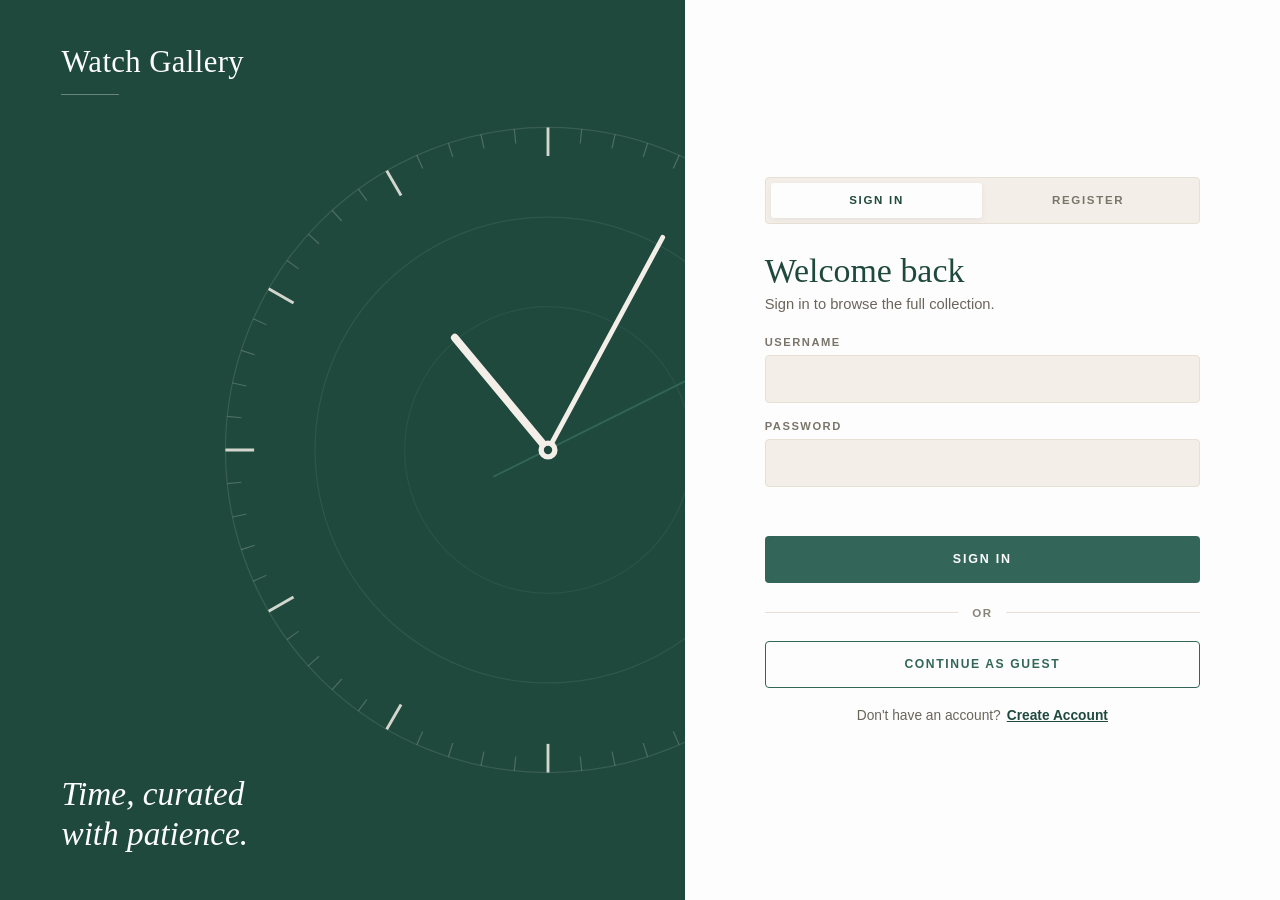
==== public/index.html @ b6c2afeb "Move Watch Gallery static frontend into public/ for Vercel FastAPI CDN" ====
<!DOCTYPE html>
<html lang="en">
<head>
    <meta charset="UTF-8">
    <meta name="viewport" content="width=device-width, initial-scale=1.0">
    <title>Watch Gallery</title>
    <link rel="stylesheet" href="style.css">
</head>
<body>

    <!-- NAVBAR -->
    <header class="navbar">
        <div class="nav-container">
            <a href="#hero" class="brand-logo">Watch Gallery</a>
            <nav class="nav-links">
                <a href="#hero" class="nav-link active">HOME</a>
                <a href="#collections" class="nav-link">COLLECTIONS</a>
                <button type="button" id="auditLogNavBtn" class="nav-audit-btn" style="display: none;" onclick="openAuditModal()">ACTIVITY LOGS</button>
                <span id="userRoleBadge" class="nav-role-badge"></span>
                <button type="button" class="nav-logout-btn" onclick="logoutUser()">LOG OUT</button>
            </nav>
        </div>
    </header>

    <!-- HERO SECTION -->
    <section id="hero" class="hero-section">
        <div class="hero-container">
            <div class="hero-content">
                <div class="hero-eyebrow-row">
                    <span class="hero-eyebrow-line"></span>
                    <p class="hero-eyebrow" id="heroBrand">ROLEX</p>
                </div>
                <h1 class="hero-title" id="heroTitle">GMT-Master II</h1>
                <p class="hero-nickname" id="heroNickname">"Pepsi"</p>
                <p class="hero-desc" id="heroDesc">An iconic dual-time pilot watch featuring a bidirectional red and blue Cerachrom ceramic bezel.</p>
                
                <div class="hero-pills" id="heroPills">
                    <span class="pill" id="heroRef">REF. 126710BLRO</span>
                    <span class="pill" id="heroMaterial">OYSTERSTEEL</span>
                </div>

                <!-- HERO CONTROLS & FOLIO -->
                <div class="hero-controls-row">
                    <button type="button" class="hero-circle-btn prev-btn" onclick="prevHeroWatch()" aria-label="Previous Watch">&larr;</button>
                    <button type="button" class="hero-circle-btn next-btn" onclick="nextHeroWatch()" aria-label="Next Watch">&rarr;</button>
                    <div class="hero-pagination" id="heroPagination">N° 01 / 05</div>
                </div>
            </div>

            <div class="hero-visual">
                <div class="hero-frame">
                    <div class="hero-frame-inner">
                        <img id="heroImage" src="images/pepsi.jpg" alt="Featured Watch" onerror="this.src='https://placehold.co/500x500/336659/F3EFE8?text=Featured+Watch'">
                    </div>
                </div>
            </div>
        </div>
    </section>

    <!-- CATALOG SECTION -->
    <section id="collections" class="catalog-section">
        <div class="catalog-container">
            <h2 class="section-heading">Collections</h2>

            <!-- BRAND INDEX BAR -->
            <div class="brand-index-bar" role="tablist" aria-label="Filter by Brand">
                <button type="button" class="brand-tab" onclick="toggleBrandFilter('Rolex', this)">
                    <span class="brand-tab-name">Rolex</span>
                    <span class="brand-tab-num">01</span>
                </button>
                <button type="button" class="brand-tab" onclick="toggleBrandFilter('Omega', this)">
                    <span class="brand-tab-name">Omega</span>
                    <span class="brand-tab-num">02</span>
                </button>
                <button type="button" class="brand-tab" onclick="toggleBrandFilter('Audemars Piguet', this)">
                    <span class="brand-tab-name">Audemars Piguet</span>
                    <span class="brand-tab-num">03</span>
                </button>
                <button type="button" class="brand-tab" onclick="toggleBrandFilter('Patek Philippe', this)">
                    <span class="brand-tab-name">Patek Philippe</span>
                    <span class="brand-tab-num">04</span>
                </button>
                <button type="button" class="brand-tab" onclick="toggleBrandFilter('Richard Mille', this)">
                    <span class="brand-tab-name">Richard Mille</span>
                    <span class="brand-tab-num">05</span>
                </button>
            </div>

            <!-- SEARCH & ACTION TOOLBAR -->
            <div class="toolbar-row">
                <div class="search-group">
                    <input type="text" id="searchInput" placeholder="Search model, reference, movement">
                    <button type="button" id="searchBtn" onclick="searchWatches()">SEARCH</button>
                </div>
                <div class="action-group" id="toolbarActions" style="display: none;">
                    <button type="button" id="favoritesFilterBtn" class="fav-filter-btn" style="display: none;" onclick="toggleFavoritesFilter()">&#9733; MY FAVORITES</button>
                    <button type="button" id="addWatchBtn" class="admin-add-btn" style="display: none;" onclick="openWatchFormModal()">+ ADD WATCH</button>
                </div>
            </div>

            <!-- CATALOG GRID -->
            <div id="watchGrid" class="watch-grid"></div>
        </div>
    </section>

    <!-- WATCH DETAIL MODAL -->
    <div id="detailModal" class="modal-overlay" onclick="handleBackdropClick(event)">
        <div class="modal-card">
            <button type="button" class="modal-close" onclick="closeModal()">&times;</button>
            <div class="modal-body">
                <div class="modal-image-col">
                    <div class="modal-image-frame">
                        <img id="modalImage" src="" alt="Watch Detail">
                    </div>
                </div>
                <div class="modal-info-col">
                    <div class="modal-header-row">
                        <div>
                            <p class="modal-brand" id="modalBrand">BRAND</p>
                            <h2 class="modal-title" id="modalTitle">Model Name</h2>
                            <h3 class="modal-nickname" id="modalNickname">"Nickname"</h3>
                        </div>
                        <button type="button" id="modalFavBtn" class="modal-fav-btn" onclick="toggleWatchFavorite()" title="Save to Favorites" aria-label="Save to Favorites">&#9734;</button>
                    </div>

                    <!-- ADMIN STRIP -->
                    <div id="modalAdminActions" class="modal-admin-bar" style="display: none;">
                        <span class="admin-bar-label">ADMIN</span>
                        <div class="admin-bar-btns">
                            <button type="button" class="admin-edit-btn" onclick="openEditWatchModal()">EDIT WATCH</button>
                            <button type="button" id="adminDeleteBtn" class="admin-delete-btn" onclick="handleDeleteWatch()">DELETE</button>
                        </div>
                    </div>
                    
                    <!-- 3X3 SPEC PLAQUES -->
                    <div class="modal-spec-grid">
                        <div class="spec-plaque">
                            <span class="spec-label">REFERENCE</span>
                            <span class="spec-value" id="modalRef"></span>
                        </div>
                        <div class="spec-plaque">
                            <span class="spec-label">CASE MATERIAL</span>
                            <span class="spec-value" id="modalMaterial"></span>
                        </div>
                        <div class="spec-plaque">
                            <span class="spec-label">CASE SIZE</span>
                            <span class="spec-value" id="modalSize"></span>
                        </div>
                        <div class="spec-plaque">
                            <span class="spec-label">DIAL COLOR</span>
                            <span class="spec-value" id="modalDial"></span>
                        </div>
                        <div class="spec-plaque">
                            <span class="spec-label">MOVEMENT</span>
                            <span class="spec-value" id="modalMovement"></span>
                        </div>
                        <div class="spec-plaque">
                            <span class="spec-label">POWER RESERVE</span>
                            <span class="spec-value" id="modalPower"></span>
                        </div>
                        <div class="spec-plaque">
                            <span class="spec-label">WATER RESISTANCE</span>
                            <span class="spec-value" id="modalWR"></span>
                        </div>
                        <div class="spec-plaque">
                            <span class="spec-label">CATEGORY / YEAR</span>
                            <span class="spec-value" id="modalCatYear"></span>
                        </div>
                        <div class="spec-plaque">
                            <span class="spec-label">PRICE (PHP)</span>
                            <span class="spec-value" id="modalPrice"></span>
                        </div>
                    </div>

                    <p class="modal-description" id="modalDescription"></p>

                    <div class="modal-divider"></div>

                    <!-- REVIEWS SECTION -->
                    <div class="modal-reviews-section">
                        <div class="reviews-header">
                            <h4>Reviews</h4>
                            <span id="modalRatingSummary" class="rating-summary">No ratings yet</span>
                        </div>

                        <form id="reviewForm" class="review-form" onsubmit="submitWatchReview(event)">
                            <select id="reviewRating" aria-label="Star Rating">
                                <option value="5">&#9733;&#9733;&#9733;&#9733;&#9733;</option>
                                <option value="4">&#9733;&#9733;&#9733;&#9733;&#9734;</option>
                                <option value="3">&#9733;&#9733;&#9733;&#9734;&#9734;</option>
                                <option value="2">&#9733;&#9733;&#9734;&#9734;&#9734;</option>
                                <option value="1">&#9733;&#9734;&#9734;&#9734;&#9734;</option>
                            </select>
                            <input type="text" id="reviewComment" placeholder="Share a short comment" maxlength="300" required>
                            <button type="submit">POST</button>
                        </form>
                        <p id="reviewGuestHint" class="review-guest-hint" style="display: none;">Sign in with an account to rate and review.</p>

                        <div id="modalReviewsList" class="reviews-list"></div>
                    </div>
                </div>
            </div>
        </div>
    </div>

    <!-- ADMIN ADD / EDIT WATCH MODAL -->
    <div id="watchFormModal" class="modal-overlay" onclick="handleBackdropClick(event)">
        <div class="modal-card form-modal-card">
            <button type="button" class="modal-close" onclick="closeWatchFormModal()">&times;</button>
            <div class="form-modal-body">
                <p class="modal-brand">CATALOG MANAGEMENT</p>
                <h2 class="modal-title" id="watchFormModalTitle">Add New Watch</h2>
                <div class="modal-divider"></div>

                <form id="watchCrudForm" class="watch-crud-form" onsubmit="submitWatchForm(event)">
                    <div class="form-grid-2">
                        <div class="form-group">
                            <label for="wfBrand">Brand</label>
                            <select id="wfBrand" required>
                                <option value="Rolex">Rolex</option>
                                <option value="Omega">Omega</option>
                                <option value="Audemars Piguet">Audemars Piguet</option>
                                <option value="Patek Philippe">Patek Philippe</option>
                                <option value="Richard Mille">Richard Mille</option>
                            </select>
                        </div>
                        <div class="form-group">
                            <label for="wfModel">Model</label>
                            <input type="text" id="wfModel" placeholder="e.g. Submariner Date" required>
                        </div>
                    </div>

                    <div class="form-grid-2">
                        <div class="form-group">
                            <label for="wfNickname">Nickname</label>
                            <input type="text" id="wfNickname" placeholder="e.g. Starbucks" required>
                        </div>
                        <div class="form-group">
                            <label for="wfReference">Reference Number</label>
                            <input type="text" id="wfReference" placeholder="e.g. 126610LV" required>
                        </div>
                    </div>

                    <div class="form-grid-3">
                        <div class="form-group">
                            <label for="wfCaseMaterial">Case Material</label>
                            <input type="text" id="wfCaseMaterial" placeholder="e.g. Oystersteel" required>
                        </div>
                        <div class="form-group">
                            <label for="wfCaseSize">Case Size (mm)</label>
                            <input type="number" id="wfCaseSize" step="0.1" min="1" placeholder="e.g. 41" required>
                        </div>
                        <div class="form-group">
                            <label for="wfDialColor">Dial Color</label>
                            <input type="text" id="wfDialColor" placeholder="e.g. Black" required>
                        </div>
                    </div>

                    <div class="form-grid-2">
                        <div class="form-group">
                            <label for="wfBezelMaterial">Bezel Material</label>
                            <input type="text" id="wfBezelMaterial" placeholder="e.g. Green Cerachrom Ceramic" required>
                        </div>
                        <div class="form-group">
                            <label for="wfMovementType">Movement Type</label>
                            <select id="wfMovementType" required>
                                <option value="Automatic">Automatic</option>
                                <option value="Manual-Wind">Manual-Wind</option>
                            </select>
                        </div>
                    </div>

                    <div class="form-grid-3">
                        <div class="form-group">
                            <label for="wfMovement">Calibre / Movement</label>
                            <input type="text" id="wfMovement" placeholder="e.g. Calibre 3235" required>
                        </div>
                        <div class="form-group">
                            <label for="wfPowerReserve">Power Reserve (hrs)</label>
                            <input type="number" id="wfPowerReserve" min="1" placeholder="e.g. 70" required>
                        </div>
                        <div class="form-group">
                            <label for="wfWaterResistance">Water Resistance (m)</label>
                            <input type="number" id="wfWaterResistance" min="1" placeholder="e.g. 300" required>
                        </div>
                    </div>

                    <div class="form-grid-3">
                        <div class="form-group">
                            <label for="wfYear">Year (1900–2026)</label>
                            <input type="number" id="wfYear" min="1900" max="2026" placeholder="e.g. 2023" required>
                        </div>
                        <div class="form-group">
                            <label for="wfCategory">Category</label>
                            <select id="wfCategory" required>
                                <option value="Diver">Diver</option>
                                <option value="Chronograph">Chronograph</option>
                                <option value="Sports">Sports</option>
                                <option value="Dress">Dress</option>
                                <option value="Pilot">Pilot</option>
                                <option value="Field">Field</option>
                                <option value="GMT">GMT</option>
                            </select>
                        </div>
                        <div class="form-group">
                            <label for="wfOrigin">Origin</label>
                            <select id="wfOrigin" required>
                                <option value="Switzerland">Switzerland</option>
                                <option value="Germany">Germany</option>
                                <option value="France">France</option>
                                <option value="United Kingdom">United Kingdom</option>
                                <option value="Japan">Japan</option>
                                <option value="Italy">Italy</option>
                            </select>
                        </div>
                    </div>

                    <div class="form-grid-2">
                        <div class="form-group">
                            <label for="wfPrice">Price (PHP)</label>
                            <input type="number" id="wfPrice" min="1" placeholder="e.g. 920000" required>
                        </div>
                        <div class="form-group">
                            <label for="wfImage">Image Path</label>
                            <input type="text" id="wfImage" placeholder="e.g. images/starbucks.jpg" required>
                        </div>
                    </div>

                    <div class="form-group">
                        <label for="wfDescription">Description</label>
                        <textarea id="wfDescription" rows="3" placeholder="Brief horological overview..." required></textarea>
                    </div>

                    <p id="watchFormMessage" class="form-feedback-msg"></p>

                    <div class="form-actions-row">
                        <button type="button" class="form-cancel-btn" onclick="closeWatchFormModal()">CANCEL</button>
                        <button type="submit" id="watchFormSubmitBtn" class="form-submit-btn">SAVE WATCH</button>
                    </div>
                </form>
            </div>
        </div>
    </div>

    <!-- ADMIN AUDIT LOGS MODAL -->
    <div id="auditModal" class="modal-overlay" onclick="handleBackdropClick(event)">
        <div class="modal-card audit-modal-card">
            <button type="button" class="modal-close" onclick="closeAuditModal()">&times;</button>
            <div class="audit-modal-body">
                <p class="modal-brand">ADMINISTRATION</p>
                <h2 class="modal-title">Activity & Audit Logs</h2>
                <div class="modal-divider"></div>
                <div id="auditLogsList" class="audit-logs-list"></div>
            </div>
        </div>
    </div>

    <script src="app.js"></script>
</body>
</html>
---- public/style.css ----
/* Base reset */
* {
    box-sizing: border-box;
    margin: 0;
    padding: 0;
}

html {
    scroll-behavior: smooth;
    font-family: -apple-system, BlinkMacSystemFont, "Segoe UI", Roboto, sans-serif;
    color: #3D3D3D;
    background-color: #F3EFE8;
}

/* Top navigation */
.navbar {
    position: fixed;
    top: 0;
    left: 0;
    width: 100%;
    height: clamp(68px, 6vh, 84px);
    background-color: #1F493D;
    z-index: 100;
    border-bottom: 1px solid rgba(243, 239, 232, 0.1);
}

.nav-container {
    max-width: 1520px;
    height: 100%;
    margin: 0 auto;
    padding: 0 clamp(24px, 3vw, 48px);
    display: flex;
    justify-content: space-between;
    align-items: center;
}

.brand-logo {
    font-family: 'Times New Roman', Georgia, serif;
    font-size: clamp(1.35rem, 1.5vw, 1.75rem);
    font-weight: 400;
    color: #FDFDFD;
    text-decoration: none;
    letter-spacing: 0.3px;
}

.nav-links {
    display: flex;
    gap: clamp(18px, 2vw, 32px);
    align-items: center;
}

.nav-link {
    position: relative;
    color: rgba(243, 239, 232, 0.78);
    text-decoration: none;
    font-size: clamp(0.68rem, 0.75vw, 0.8rem);
    font-weight: 600;
    letter-spacing: 1.8px;
    padding: 6px 0;
    transition: color 0.2s;
}

.nav-link:hover,
.nav-link.active {
    color: #FDFDFD;
}

.nav-link.active::after {
    content: "";
    position: absolute;
    left: 0;
    right: 0;
    bottom: 0;
    height: 1px;
    background-color: #FDFDFD;
}

.nav-audit-btn {
    background: transparent;
    border: 1px solid rgba(243, 239, 232, 0.35);
    color: #F3EFE8;
    padding: 8px 16px;
    border-radius: 3px;
    font-size: 0.7rem;
    font-weight: 600;
    letter-spacing: 1.6px;
    cursor: pointer;
    font-family: inherit;
    transition: background-color 0.2s, border-color 0.2s;
}

.nav-audit-btn:hover {
    background-color: rgba(243, 239, 232, 0.12);
    border-color: #F3EFE8;
}

.nav-role-badge {
    font-size: 0.68rem;
    font-weight: 700;
    letter-spacing: 1.6px;
    color: #1F493D;
    background-color: #FDFDFD;
    padding: 6px 14px;
    border-radius: 20px;
}

.nav-logout-btn {
    background: transparent;
    border: none;
    color: rgba(243, 239, 232, 0.85);
    padding: 6px 4px;
    font-size: clamp(0.68rem, 0.75vw, 0.8rem);
    font-weight: 600;
    letter-spacing: 1.6px;
    cursor: pointer;
    transition: color 0.2s;
}

.nav-logout-btn:hover {
    color: #FDFDFD;
}

/* Hero showcase */
.hero-section {
    position: relative;
    background-color: #1F493D;
    background-image: radial-gradient(circle 540px at var(--mouse-x, 72%) var(--mouse-y, 50%), rgba(243, 239, 232, 0.11), transparent 78%);
    color: #FDFDFD;
    width: 100%;
    min-height: 100vh;
    min-height: 100dvh;
    display: flex;
    align-items: center;
    justify-content: center;
    padding: 88px clamp(24px, 3vw, 48px) 40px;
    overflow: hidden;
}

.hero-container {
    max-width: 1400px;
    margin: 0 auto;
    display: grid;
    grid-template-columns: 1.05fr 1fr;
    gap: clamp(32px, 5vw, 88px);
    align-items: center;
    width: 100%;
    position: relative;
    z-index: 2;
}

.hero-content {
    transition: transform 0.4s cubic-bezier(0.16, 1, 0.3, 1), opacity 0.35s ease;
    will-change: transform, opacity;
}

.hero-eyebrow-row {
    display: flex;
    align-items: center;
    gap: 14px;
    margin-bottom: clamp(10px, 1.4vh, 18px);
}

.hero-eyebrow-line {
    width: 28px;
    height: 1px;
    background-color: rgba(243, 239, 232, 0.45);
}

.hero-eyebrow {
    font-size: clamp(0.72rem, 0.8vw, 0.85rem);
    font-weight: 600;
    letter-spacing: 2.4px;
    color: #F3EFE8;
    opacity: 0.85;
}

.hero-title {
    font-family: 'Times New Roman', Georgia, serif;
    font-weight: 400;
    font-size: clamp(2.3rem, 3.8vw, 4.4rem);
    line-height: 1.06;
    color: #FDFDFD;
    margin-bottom: 8px;
}

.hero-nickname {
    font-family: 'Times New Roman', Georgia, serif;
    font-style: italic;
    font-size: clamp(1.25rem, 1.8vw, 2rem);
    color: rgba(243, 239, 232, 0.78);
    margin-bottom: clamp(16px, 2vh, 24px);
}

.hero-desc {
    color: rgba(243, 239, 232, 0.86);
    font-size: clamp(0.92rem, 1vw, 1.08rem);
    line-height: 1.65;
    margin-bottom: clamp(20px, 2.4vh, 28px);
    max-width: 520px;
}

.hero-pills {
    display: flex;
    gap: 12px;
    flex-wrap: wrap;
    margin-bottom: clamp(24px, 3vh, 38px);
}

.pill {
    border: 1px solid rgba(243, 239, 232, 0.28);
    background: rgba(243, 239, 232, 0.05);
    padding: 8px 18px;
    border-radius: 24px;
    font-size: clamp(0.68rem, 0.72vw, 0.78rem);
    font-weight: 600;
    letter-spacing: 1.5px;
    color: #F3EFE8;
}

/* Hero controls and folio */
.hero-controls-row {
    display: flex;
    align-items: center;
    gap: 14px;
}

.hero-circle-btn {
    width: clamp(40px, 3vw, 46px);
    height: clamp(40px, 3vw, 46px);
    border-radius: 50%;
    border: 1px solid rgba(243, 239, 232, 0.35);
    background-color: transparent;
    color: #F3EFE8;
    font-size: 1rem;
    display: flex;
    align-items: center;
    justify-content: center;
    cursor: pointer;
    transition: background-color 0.2s, border-color 0.2s, transform 0.15s;
}

.hero-circle-btn.next-btn {
    background-color: #336659;
    border-color: #336659;
}

.hero-circle-btn:hover {
    background-color: #336659;
    border-color: #F3EFE8;
    transform: translateY(-1px);
}

.hero-pagination {
    font-family: 'Times New Roman', Georgia, serif;
    font-size: clamp(0.95rem, 1vw, 1.1rem);
    letter-spacing: 1.8px;
    color: #F3EFE8;
    opacity: 0.85;
    margin-left: 10px;
}

/* Hero studio frame */
.hero-visual {
    display: flex;
    justify-content: center;
    align-items: center;
}

.hero-frame {
    width: 100%;
    max-width: clamp(340px, 35vw, 520px);
    aspect-ratio: 1 / 1;
    background-color: #336659;
    border-radius: 4px;
    padding: 16px;
    box-shadow: 0 24px 60px rgba(0, 0, 0, 0.26);
    display: flex;
    align-items: center;
    justify-content: center;
}

.hero-frame-inner {
    width: 100%;
    height: 100%;
    border: 1px solid rgba(243, 239, 232, 0.22);
    display: flex;
    align-items: center;
    justify-content: center;
    padding: 28px;
    overflow: hidden;
}

.hero-visual img {
    max-width: 88%;
    max-height: 88%;
    object-fit: contain;
    transition: transform 0.65s cubic-bezier(0.16, 1, 0.3, 1), opacity 0.5s ease;
    will-change: transform, opacity;
}

/* Depth zoom transitions */
.hero-visual img.zoom-exit-left {
    transform: translateX(-50px) scale(0.9);
    opacity: 0;
}

.hero-visual img.zoom-exit-right {
    transform: translateX(50px) scale(0.9);
    opacity: 0;
}

.hero-content.text-exit {
    transform: translateY(-12px);
    opacity: 0;
}

.hero-visual img.zoom-enter-right {
    transform: translateX(60px) scale(1.08) !important;
    opacity: 0 !important;
    transition: none !important;
}

.hero-visual img.zoom-enter-left {
    transform: translateX(-60px) scale(1.08) !important;
    opacity: 0 !important;
    transition: none !important;
}

.hero-content.text-enter {
    transform: translateY(16px) !important;
    opacity: 0 !important;
    transition: none !important;
}

/* Catalog section */
.catalog-section {
    background-color: #F3EFE8;
    padding: 72px clamp(24px, 3vw, 48px) 100px;
    min-height: 100vh;
}

.catalog-container {
    max-width: 1400px;
    margin: 0 auto;
}

.section-heading {
    font-family: 'Times New Roman', Georgia, serif;
    font-weight: 400;
    font-size: clamp(2rem, 2.4vw, 2.6rem);
    color: #1F493D;
    margin-bottom: 28px;
}

/* Brand index bar */
.brand-index-bar {
    display: grid;
    grid-template-columns: repeat(5, 1fr);
    border: 1px solid #D5CEBF;
    background-color: #F3EFE8;
    margin-bottom: 24px;
}

.brand-tab {
    position: relative;
    background: transparent;
    border: none;
    border-right: 1px solid #D5CEBF;
    padding: clamp(16px, 1.4vw, 22px) clamp(16px, 1.6vw, 24px);
    display: flex;
    justify-content: space-between;
    align-items: center;
    cursor: pointer;
    text-align: left;
    transition: background-color 0.2s, color 0.2s;
}

.brand-tab:last-child {
    border-right: none;
}

.brand-tab:hover {
    background-color: rgba(253, 253, 253, 0.55);
}

.brand-tab.active {
    background-color: #FDFDFD;
    box-shadow: inset 0 3px 0 #1F493D;
}

.brand-tab-name {
    font-family: 'Times New Roman', Georgia, serif;
    font-size: clamp(1.05rem, 1.2vw, 1.3rem);
    color: #336659;
    transition: color 0.2s;
}

.brand-tab.active .brand-tab-name {
    color: #1F493D;
    font-weight: 600;
}

.brand-tab-num {
    font-size: 0.72rem;
    font-weight: 600;
    letter-spacing: 1px;
    color: #8A8478;
}

.brand-tab.active .brand-tab-num {
    color: #1F493D;
}

/* Search and action toolbar */
.toolbar-row {
    display: flex;
    gap: 16px;
    align-items: stretch;
    margin-bottom: 36px;
}

.search-group {
    flex: 1;
    display: flex;
    border: 1px solid #D5CEBF;
    background-color: #FDFDFD;
}

.search-group input {
    flex: 1;
    border: none;
    background: transparent;
    padding: 15px 18px;
    font-size: 0.94rem;
    color: #3D3D3D;
    outline: none;
}

.search-group input::placeholder {
    color: #8A8478;
}

.search-group button {
    background-color: #336659;
    color: #FDFDFD;
    border: none;
    padding: 0 30px;
    font-size: 0.74rem;
    font-weight: 600;
    letter-spacing: 1.6px;
    cursor: pointer;
    transition: background-color 0.2s;
}

.search-group button:hover {
    background-color: #1F493D;
}

.action-group {
    display: flex;
    border: 1px solid #D5CEBF;
    background-color: #F3EFE8;
}

.fav-filter-btn {
    background-color: transparent;
    color: #1F493D;
    border: none;
    padding: 0 22px;
    font-size: 0.74rem;
    font-weight: 600;
    letter-spacing: 1.5px;
    cursor: pointer;
    white-space: nowrap;
    transition: background-color 0.2s, color 0.2s;
}

.fav-filter-btn:hover,
.fav-filter-btn.active {
    background-color: #336659;
    color: #FDFDFD;
}

.admin-add-btn {
    background-color: #1F493D;
    color: #FDFDFD;
    border: none;
    padding: 0 22px;
    font-size: 0.74rem;
    font-weight: 600;
    letter-spacing: 1.5px;
    cursor: pointer;
    white-space: nowrap;
    transition: background-color 0.2s;
}

.admin-add-btn:hover {
    background-color: #336659;
}

/* Catalog grid and cards */
.watch-grid {
    display: grid;
    grid-template-columns: repeat(4, 1fr);
    gap: 24px;
}

.watch-card {
    background-color: #FDFDFD;
    border: 1px solid #E6E0D5;
    border-radius: 4px;
    padding: 16px;
    cursor: pointer;
    transition: transform 0.2s ease, box-shadow 0.2s ease, border-color 0.2s ease;
    display: flex;
    flex-direction: column;
}

.watch-card:hover {
    transform: translateY(-4px);
    border-color: #336659;
    box-shadow: 0 12px 28px rgba(31, 73, 61, 0.08);
}

.card-top {
    position: relative;
    background-color: #F3EFE8;
    border-radius: 2px;
    height: clamp(195px, 16vw, 240px);
    display: flex;
    align-items: center;
    justify-content: center;
    margin-bottom: 16px;
    overflow: hidden;
}

.card-fav-dot {
    position: absolute;
    top: 10px;
    right: 12px;
    color: #1F493D;
    font-size: 1rem;
    z-index: 2;
}

.card-top img {
    max-width: 82%;
    max-height: 82%;
    object-fit: contain;
    transition: transform 0.3s ease;
}

.watch-card:hover .card-top img {
    transform: scale(1.05);
}

.card-bottom {
    text-align: left;
}

.card-brand {
    font-size: 0.68rem;
    font-weight: 700;
    color: #336659;
    letter-spacing: 1.5px;
    text-transform: uppercase;
    margin-bottom: 4px;
}

.card-title {
    font-family: 'Times New Roman', Georgia, serif;
    font-weight: 400;
    font-size: 1.18rem;
    color: #1F493D;
    line-height: 1.25;
    margin-bottom: 2px;
}

.card-nickname {
    font-family: 'Times New Roman', Georgia, serif;
    font-style: italic;
    font-size: 0.9rem;
    color: #7A7469;
}

.guest-limit-banner {
    margin-top: 36px;
    padding: 16px 20px;
    background-color: #FDFDFD;
    border: 1px solid #D5CEBF;
    border-radius: 4px;
    text-align: center;
    font-size: 0.9rem;
    color: #3D3D3D;
}

.guest-limit-banner button {
    background: none;
    border: none;
    color: #1F493D;
    font-weight: 700;
    text-decoration: underline;
    cursor: pointer;
    font-size: 0.9rem;
}

/* Modal overlay */
.modal-overlay {
    display: none;
    position: fixed;
    top: 0;
    left: 0;
    width: 100vw;
    height: 100vh;
    background: rgba(20, 42, 35, 0.72);
    backdrop-filter: blur(6px);
    z-index: 200;
    align-items: center;
    justify-content: center;
    padding: 24px;
}

.modal-overlay.open {
    display: flex;
}

.modal-card {
    background-color: #FDFDFD;
    width: 100%;
    max-width: 980px;
    max-height: 90vh;
    border-radius: 4px;
    position: relative;
    box-shadow: 0 24px 60px rgba(0, 0, 0, 0.3);
    overflow: hidden;
    display: flex;
    flex-direction: column;
}

.modal-close {
    position: absolute;
    top: 14px;
    right: 18px;
    background: transparent;
    border: none;
    font-size: 1.7rem;
    color: #3D3D3D;
    cursor: pointer;
    z-index: 10;
    line-height: 1;
}

.modal-body {
    display: grid;
    grid-template-columns: 0.9fr 1.35fr;
    overflow-y: auto;
}

.modal-image-col {
    background-color: #336659;
    display: flex;
    align-items: center;
    justify-content: center;
    padding: 36px;
}

.modal-image-frame {
    width: 100%;
    height: 100%;
    min-height: 360px;
    border: 1px solid rgba(243, 239, 232, 0.24);
    display: flex;
    align-items: center;
    justify-content: center;
    padding: 24px;
}

.modal-image-col img {
    max-width: 90%;
    max-height: 340px;
    object-fit: contain;
}

.modal-info-col {
    padding: 36px 36px 32px;
    display: flex;
    flex-direction: column;
}

.modal-header-row {
    display: flex;
    justify-content: space-between;
    align-items: flex-start;
    gap: 12px;
    padding-right: 26px;
    margin-bottom: 14px;
}

.modal-brand {
    font-size: 0.7rem;
    font-weight: 700;
    color: #336659;
    letter-spacing: 1.8px;
    text-transform: uppercase;
    margin-bottom: 4px;
}

.modal-title {
    font-family: 'Times New Roman', Georgia, serif;
    font-weight: 400;
    font-size: 1.85rem;
    color: #1F493D;
    line-height: 1.15;
    margin-bottom: 2px;
}

.modal-nickname {
    font-family: 'Times New Roman', Georgia, serif;
    font-size: 1.05rem;
    font-weight: 400;
    font-style: italic;
    color: #6B655B;
}

.modal-fav-btn {
    background: transparent;
    color: #336659;
    border: none;
    padding: 2px 4px;
    font-size: 1.5rem;
    line-height: 1;
    cursor: pointer;
    transition: color 0.2s, transform 0.15s;
}

.modal-fav-btn:hover,
.modal-fav-btn.saved {
    color: #1F493D;
    transform: scale(1.12);
}

/* Admin strip in modal */
.modal-admin-bar {
    display: flex;
    justify-content: space-between;
    align-items: center;
    background-color: #F3EFE8;
    border: 1px solid #E6E0D5;
    padding: 10px 14px;
    border-radius: 3px;
    margin-bottom: 16px;
}

.admin-bar-label {
    font-size: 0.68rem;
    font-weight: 700;
    letter-spacing: 1.6px;
    color: #6B655B;
}

.admin-bar-btns {
    display: flex;
    gap: 8px;
}

.admin-edit-btn,
.admin-delete-btn {
    padding: 6px 14px;
    font-size: 0.7rem;
    font-weight: 700;
    letter-spacing: 1.2px;
    border-radius: 3px;
    cursor: pointer;
    transition: background-color 0.2s, color 0.2s, border-color 0.2s;
}

.admin-edit-btn {
    background-color: #336659;
    color: #FDFDFD;
    border: 1px solid #336659;
}

.admin-edit-btn:hover {
    background-color: #1F493D;
    border-color: #1F493D;
}

.admin-delete-btn {
    background-color: #FDFDFD;
    color: #B42318;
    border: 1px solid rgba(180, 35, 24, 0.45);
}

.admin-delete-btn:hover,
.admin-delete-btn.confirming {
    background-color: #B42318;
    color: #FDFDFD;
    border-color: #B42318;
}

/* 3x3 spec plaques */
.modal-spec-grid {
    display: grid;
    grid-template-columns: repeat(3, 1fr);
    gap: 10px;
    margin-bottom: 18px;
}

.spec-plaque {
    background-color: #F3EFE8;
    padding: 10px 12px;
    border-radius: 3px;
    display: flex;
    flex-direction: column;
    gap: 3px;
}

.spec-label {
    font-size: 0.62rem;
    font-weight: 700;
    letter-spacing: 1.2px;
    color: #7A7469;
    text-transform: uppercase;
}

.spec-value {
    font-size: 0.84rem;
    font-weight: 600;
    color: #1F493D;
}

.modal-description {
    font-size: 0.9rem;
    line-height: 1.6;
    color: #3D3D3D;
}

.modal-divider {
    height: 1px;
    background-color: #E6E0D5;
    margin: 16px 0;
}

/* Reviews in modal */
.modal-reviews-section {
    display: flex;
    flex-direction: column;
    gap: 10px;
}

.reviews-header {
    display: flex;
    justify-content: space-between;
    align-items: center;
}

.reviews-header h4 {
    font-family: 'Times New Roman', Georgia, serif;
    font-weight: 400;
    font-size: 1.25rem;
    color: #1F493D;
}

.rating-summary {
    font-size: 0.76rem;
    font-weight: 600;
    letter-spacing: 0.8px;
    color: #336659;
}

.review-form {
    display: flex;
    gap: 8px;
}

.review-form select,
.review-form input {
    padding: 9px 12px;
    font-size: 0.84rem;
    border: 1px solid #D5CEBF;
    background-color: #F3EFE8;
    border-radius: 3px;
    color: #3D3D3D;
    outline: none;
}

.review-form select {
    color: #1F493D;
    font-weight: 600;
}

.review-form input {
    flex: 1;
}

.review-form select:focus,
.review-form input:focus {
    border-color: #336659;
    background-color: #FDFDFD;
}

.review-form button {
    background-color: #336659;
    color: #FDFDFD;
    border: none;
    padding: 0 18px;
    font-size: 0.72rem;
    font-weight: 600;
    letter-spacing: 1.4px;
    border-radius: 3px;
    cursor: pointer;
}

.review-form button:hover {
    background-color: #1F493D;
}

.review-guest-hint {
    font-size: 0.82rem;
    color: #6B655B;
    font-style: italic;
}

.reviews-list {
    display: flex;
    flex-direction: column;
    gap: 8px;
    max-height: 140px;
    overflow-y: auto;
}

.review-item {
    background-color: #F3EFE8;
    padding: 10px 14px;
    border-radius: 3px;
}

.review-item-top {
    display: flex;
    justify-content: space-between;
    align-items: center;
    margin-bottom: 4px;
}

.review-item-left {
    display: flex;
    align-items: center;
    gap: 8px;
}

.review-author {
    font-size: 0.74rem;
    font-weight: 700;
    letter-spacing: 0.8px;
    color: #1F493D;
    text-transform: uppercase;
}

.review-stars {
    font-size: 0.8rem;
    color: #336659;
    letter-spacing: 1px;
}

.review-delete-btn {
    background: transparent;
    border: none;
    color: #B42318;
    font-size: 0.66rem;
    font-weight: 700;
    letter-spacing: 1.2px;
    cursor: pointer;
    opacity: 0.8;
    transition: opacity 0.15s;
}

.review-delete-btn:hover {
    opacity: 1;
    text-decoration: underline;
}

.review-text {
    font-size: 0.84rem;
    color: #3D3D3D;
    line-height: 1.4;
}

.review-empty {
    font-size: 0.84rem;
    color: #7A7469;
}

/* Admin form modal */
.form-modal-card {
    max-width: 720px;
}

.form-modal-body {
    padding: 32px;
    overflow-y: auto;
}

.watch-crud-form {
    display: flex;
    flex-direction: column;
    gap: 12px;
}

.form-grid-2 {
    display: grid;
    grid-template-columns: 1fr 1fr;
    gap: 12px;
}

.form-grid-3 {
    display: grid;
    grid-template-columns: repeat(3, 1fr);
    gap: 12px;
}

.form-group {
    display: flex;
    flex-direction: column;
    gap: 4px;
}

.form-group label {
    font-size: 0.7rem;
    font-weight: 700;
    letter-spacing: 1px;
    text-transform: uppercase;
    color: #6B655B;
}

.form-group input,
.form-group select,
.form-group textarea {
    padding: 10px 12px;
    font-size: 0.88rem;
    font-family: inherit;
    border: 1px solid #D5CEBF;
    background-color: #F3EFE8;
    border-radius: 3px;
    color: #3D3D3D;
    outline: none;
}

.form-group input:focus,
.form-group select:focus,
.form-group textarea:focus {
    border-color: #336659;
    background-color: #FDFDFD;
}

.form-feedback-msg {
    font-size: 0.84rem;
    min-height: 18px;
    color: #1F493D;
}

.form-feedback-msg.error {
    color: #B42318;
}

.form-actions-row {
    display: flex;
    justify-content: flex-end;
    gap: 10px;
    margin-top: 6px;
}

.form-cancel-btn {
    background-color: transparent;
    color: #3D3D3D;
    border: 1px solid #D5CEBF;
    padding: 10px 20px;
    font-size: 0.74rem;
    font-weight: 600;
    letter-spacing: 1.4px;
    border-radius: 3px;
    cursor: pointer;
}

.form-cancel-btn:hover {
    background-color: #F3EFE8;
}

.form-submit-btn {
    background-color: #1F493D;
    color: #FDFDFD;
    border: none;
    padding: 10px 24px;
    font-size: 0.74rem;
    font-weight: 600;
    letter-spacing: 1.4px;
    border-radius: 3px;
    cursor: pointer;
}

.form-submit-btn:hover {
    background-color: #336659;
}

/* Admin audit logs modal */
.audit-modal-card {
    max-width: 680px;
}

.audit-modal-body {
    padding: 32px;
}

.audit-logs-list {
    display: flex;
    flex-direction: column;
    gap: 10px;
    max-height: 55vh;
    overflow-y: auto;
}

.audit-log-item {
    background-color: #F3EFE8;
    padding: 12px 14px;
    border-radius: 3px;
}

.audit-log-top {
    display: flex;
    justify-content: space-between;
    font-size: 0.74rem;
    margin-bottom: 4px;
}

.audit-action {
    font-weight: 700;
    color: #1F493D;
    letter-spacing: 1px;
}

.audit-time {
    color: #7A7469;
}

.audit-details {
    font-size: 0.88rem;
    color: #3D3D3D;
}

/* Auth page (locked 100vh viewport on laptop/desktop, adaptive scaling) */
.auth-body {
    margin: 0;
    padding: 0;
    height: 100vh;
    height: 100dvh;
    overflow: hidden;
    background-color: #FDFDFD;
}

.auth-container {
    width: 100%;
    height: 100%;
    display: grid;
    grid-template-columns: 1.15fr 1fr;
}

.auth-left {
    position: relative;
    height: 100%;
    background-color: #1F493D;
    color: #FDFDFD;
    padding: clamp(32px, 5vh, 72px) clamp(36px, 4.8vw, 88px);
    display: flex;
    flex-direction: column;
    justify-content: space-between;
    overflow: hidden;
}

/* Architectural cropped dial SVG */
.auth-dial-svg {
    position: absolute;
    left: 80%;
    top: 50%;
    transform: translate(-50%, -50%);
    width: min(94vh, 56vw);
    height: min(94vh, 56vw);
    pointer-events: none;
    z-index: 1;
}

.auth-left-top,
.auth-left-bottom {
    position: relative;
    z-index: 2;
}

.auth-brand {
    font-family: 'Times New Roman', Georgia, serif;
    font-weight: 400;
    font-size: clamp(1.85rem, 2.4vw, 2.85rem);
    color: #FDFDFD;
    letter-spacing: 0.4px;
}

.auth-divider {
    width: clamp(48px, 4.5vw, 72px);
    height: 1px;
    background-color: rgba(243, 239, 232, 0.35);
    margin-top: clamp(10px, 1.5vh, 18px);
}

.auth-tagline {
    font-family: 'Times New Roman', Georgia, serif;
    font-style: italic;
    font-size: clamp(1.9rem, 2.6vw, 3.1rem);
    line-height: 1.22;
    color: #FDFDFD;
}

.auth-right {
    height: 100%;
    background-color: #FDFDFD;
    padding: clamp(24px, 4vh, 64px) clamp(32px, 4.5vw, 84px);
    display: flex;
    flex-direction: column;
    justify-content: center;
    align-items: center;
    overflow: hidden;
}

.auth-card-wrap {
    width: 100%;
    max-width: clamp(410px, 34vw, 560px);
}

.auth-mode-tabs {
    display: grid;
    grid-template-columns: 1fr 1fr;
    background-color: #F3EFE8;
    border: 1px solid #E6E0D5;
    border-radius: 4px;
    padding: 5px;
    margin-bottom: clamp(20px, 3.2vh, 40px);
}

.auth-tab {
    background: transparent;
    border: none;
    padding: clamp(10px, 1.25vh, 14px) 14px;
    font-size: clamp(0.72rem, 0.8vw, 0.84rem);
    font-weight: 700;
    letter-spacing: 1.7px;
    color: #7A7469;
    border-radius: 3px;
    cursor: pointer;
    transition: background-color 0.2s, color 0.2s, box-shadow 0.2s;
}

.auth-tab.active {
    background-color: #FDFDFD;
    color: #1F493D;
    box-shadow: 0 2px 6px rgba(0, 0, 0, 0.06);
}

.auth-form-title {
    font-family: 'Times New Roman', Georgia, serif;
    font-weight: 400;
    font-size: clamp(2.1rem, 2.65vw, 3.05rem);
    color: #1F493D;
    margin-bottom: 6px;
}

.auth-subtitle {
    font-size: clamp(0.92rem, 1.05vw, 1.12rem);
    color: #6B655B;
    margin-bottom: clamp(18px, 2.6vh, 32px);
}

.auth-form {
    display: flex;
    flex-direction: column;
    gap: clamp(14px, 1.8vh, 22px);
}

.auth-group {
    display: flex;
    flex-direction: column;
    gap: 7px;
}

.auth-group label {
    font-size: clamp(0.7rem, 0.78vw, 0.82rem);
    font-weight: 700;
    letter-spacing: 1.5px;
    color: #7A7469;
}

.auth-group input {
    padding: clamp(13px, 1.6vh, 18px) 18px;
    font-size: clamp(0.96rem, 1.08vw, 1.12rem);
    border: 1px solid #E6E0D5;
    background-color: #F3EFE8;
    border-radius: 4px;
    color: #3D3D3D;
    outline: none;
    transition: border-color 0.2s, background-color 0.2s;
}

.auth-group input:focus {
    border-color: #336659;
    background-color: #FDFDFD;
}

.auth-message {
    font-size: 0.86rem;
    min-height: 16px;
}

.auth-message.error {
    color: #B42318;
}

.auth-message.success {
    color: #1F493D;
    font-weight: 600;
}

.auth-btn {
    background-color: #336659;
    color: #FDFDFD;
    border: none;
    padding: clamp(15px, 1.85vh, 20px);
    font-size: clamp(0.78rem, 0.85vw, 0.9rem);
    font-weight: 700;
    letter-spacing: 1.8px;
    border-radius: 4px;
    cursor: pointer;
    transition: background-color 0.2s;
}

.auth-btn:hover {
    background-color: #1F493D;
}

.auth-btn:disabled {
    opacity: 0.65;
    cursor: not-allowed;
}

.auth-or-divider {
    position: relative;
    text-align: center;
    margin: clamp(16px, 2.2vh, 26px) 0;
}

.auth-or-divider::before {
    content: "";
    position: absolute;
    left: 0;
    right: 0;
    top: 50%;
    height: 1px;
    background-color: #E6E0D5;
}

.auth-or-divider span {
    position: relative;
    background-color: #FDFDFD;
    padding: 0 14px;
    font-size: 0.72rem;
    font-weight: 700;
    letter-spacing: 1.5px;
    color: #8A8478;
}

.guest-btn {
    width: 100%;
    background-color: transparent;
    color: #336659;
    border: 1px solid #336659;
    padding: clamp(14px, 1.75vh, 19px);
    font-size: clamp(0.76rem, 0.84vw, 0.88rem);
    font-weight: 700;
    letter-spacing: 1.6px;
    border-radius: 4px;
    cursor: pointer;
    transition: background-color 0.2s, color 0.2s;
}

.guest-btn:hover {
    background-color: #F3EFE8;
    color: #1F493D;
}

.auth-switch {
    margin-top: clamp(16px, 2.2vh, 26px);
    font-size: clamp(0.86rem, 0.96vw, 1rem);
    color: #6B655B;
    display: flex;
    justify-content: center;
    gap: 6px;
}

.auth-link-btn {
    background: none;
    border: none;
    color: #1F493D;
    font-weight: 700;
    cursor: pointer;
    text-decoration: underline;
    font-size: inherit;
}

/* Responsive layouts */
@media (max-width: 1024px) {
    .watch-grid {
        grid-template-columns: repeat(2, 1fr);
    }
    .hero-container {
        grid-template-columns: 1fr;
        gap: 36px;
    }
    .hero-frame {
        max-width: 380px;
    }
    .brand-index-bar {
        grid-template-columns: repeat(2, 1fr);
    }
    .brand-tab {
        border-bottom: 1px solid #D5CEBF;
    }
    .modal-body {
        grid-template-columns: 1fr;
    }
    .modal-image-frame {
        min-height: 240px;
    }
}

@media (max-width: 768px) {
    .nav-container,
    .hero-section,
    .catalog-section {
        padding-left: 20px;
        padding-right: 20px;
    }
    .nav-links {
        gap: 14px;
    }
    .auth-body {
        height: auto;
        min-height: 100vh;
        overflow-y: auto;
    }
    .auth-container {
        grid-template-columns: 1fr;
        height: auto;
    }
    .auth-left {
        min-height: 250px;
        padding: 32px 24px;
    }
    .auth-right {
        padding: 32px 24px;
    }
    .auth-card-wrap {
        max-width: 440px;
    }
    .auth-dial-svg {
        left: 84%;
        width: 380px;
        height: 380px;
    }
    .toolbar-row {
        flex-direction: column;
    }
    .action-group {
        justify-content: stretch;
    }
    .action-group button {
        flex: 1;
        padding: 14px;
    }
    .modal-spec-grid {
        grid-template-columns: repeat(2, 1fr);
    }
    .form-grid-2,
    .form-grid-3 {
        grid-template-columns: 1fr;
    }
}

@media (max-width: 540px) {
    .watch-grid,
    .brand-index-bar,
    .modal-spec-grid {
        grid-template-columns: 1fr;
    }
}
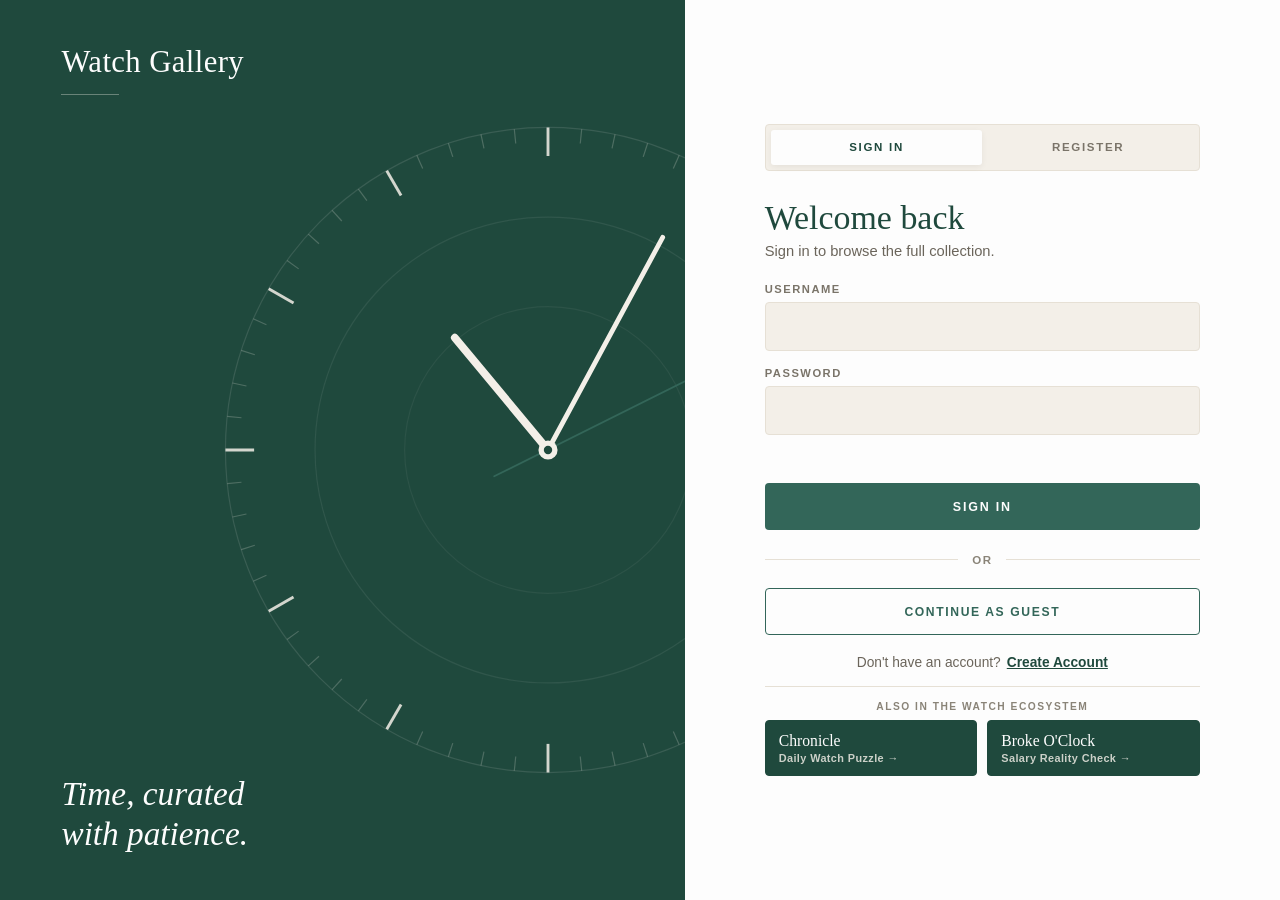
==== commit e6dac762: "Show Sign In button instead of Log Out in guest mode" ====
--- a/public/index.html
+++ b/public/index.html
@@ -17,7 +17,7 @@
                 <a href="#collections" class="nav-link">COLLECTIONS</a>
                 <button type="button" id="auditLogNavBtn" class="nav-audit-btn" style="display: none;" onclick="openAuditModal()">ACTIVITY LOGS</button>
                 <span id="userRoleBadge" class="nav-role-badge"></span>
-                <button type="button" class="nav-logout-btn" onclick="logoutUser()">LOG OUT</button>
+                <button type="button" id="authActionBtn" class="nav-logout-btn" onclick="logoutUser()">LOG OUT</button>
             </nav>
         </div>
     </header>
--- a/public/style.css
+++ b/public/style.css
@@ -1410,6 +1410,73 @@
     font-size: inherit;
 }
 
+/* Ecosystem switcher box */
+.ecosystem-box {
+    margin-top: clamp(14px, 1.8vh, 22px);
+    padding-top: clamp(12px, 1.5vh, 18px);
+    border-top: 1px solid #E6E0D5;
+    display: flex;
+    flex-direction: column;
+    gap: 8px;
+}
+
+.ecosystem-label {
+    font-size: 0.64rem;
+    font-weight: 700;
+    letter-spacing: 1.5px;
+    color: #8A8478;
+    text-align: center;
+}
+
+.ecosystem-grid {
+    display: grid;
+    grid-template-columns: 1fr 1fr;
+    gap: 10px;
+}
+
+.ecosystem-link {
+    background-color: #1F493D;
+    border: 1px solid #1F493D;
+    border-radius: 4px;
+    padding: 11px 13px;
+    text-decoration: none;
+    display: flex;
+    flex-direction: column;
+    gap: 2px;
+    transition: background-color 0.2s, border-color 0.2s, transform 0.15s;
+}
+
+.ecosystem-link {
+    background-color: #1F493D;
+    border: 1px solid #1F493D;
+    border-radius: 4px;
+    padding: 11px 13px;
+    text-decoration: none;
+    display: flex;
+    flex-direction: column;
+    gap: 2px;
+    transition: background-color 0.2s, border-color 0.2s, transform 0.15s;
+}
+
+.ecosystem-link:hover {
+    background-color: #336659;
+    border-color: #336659;
+    transform: translateY(-1px);
+}
+
+.ecosystem-name {
+    font-family: 'Times New Roman', Georgia, serif;
+    font-size: 0.98rem;
+    color: #FDFDFD;
+}
+
+.ecosystem-desc {
+    font-size: 0.68rem;
+    font-weight: 600;
+    letter-spacing: 0.4px;
+    color: rgba(243, 239, 232, 0.82);
+}
+
 /* Responsive layouts */
 @media (max-width: 1024px) {
     .watch-grid {
